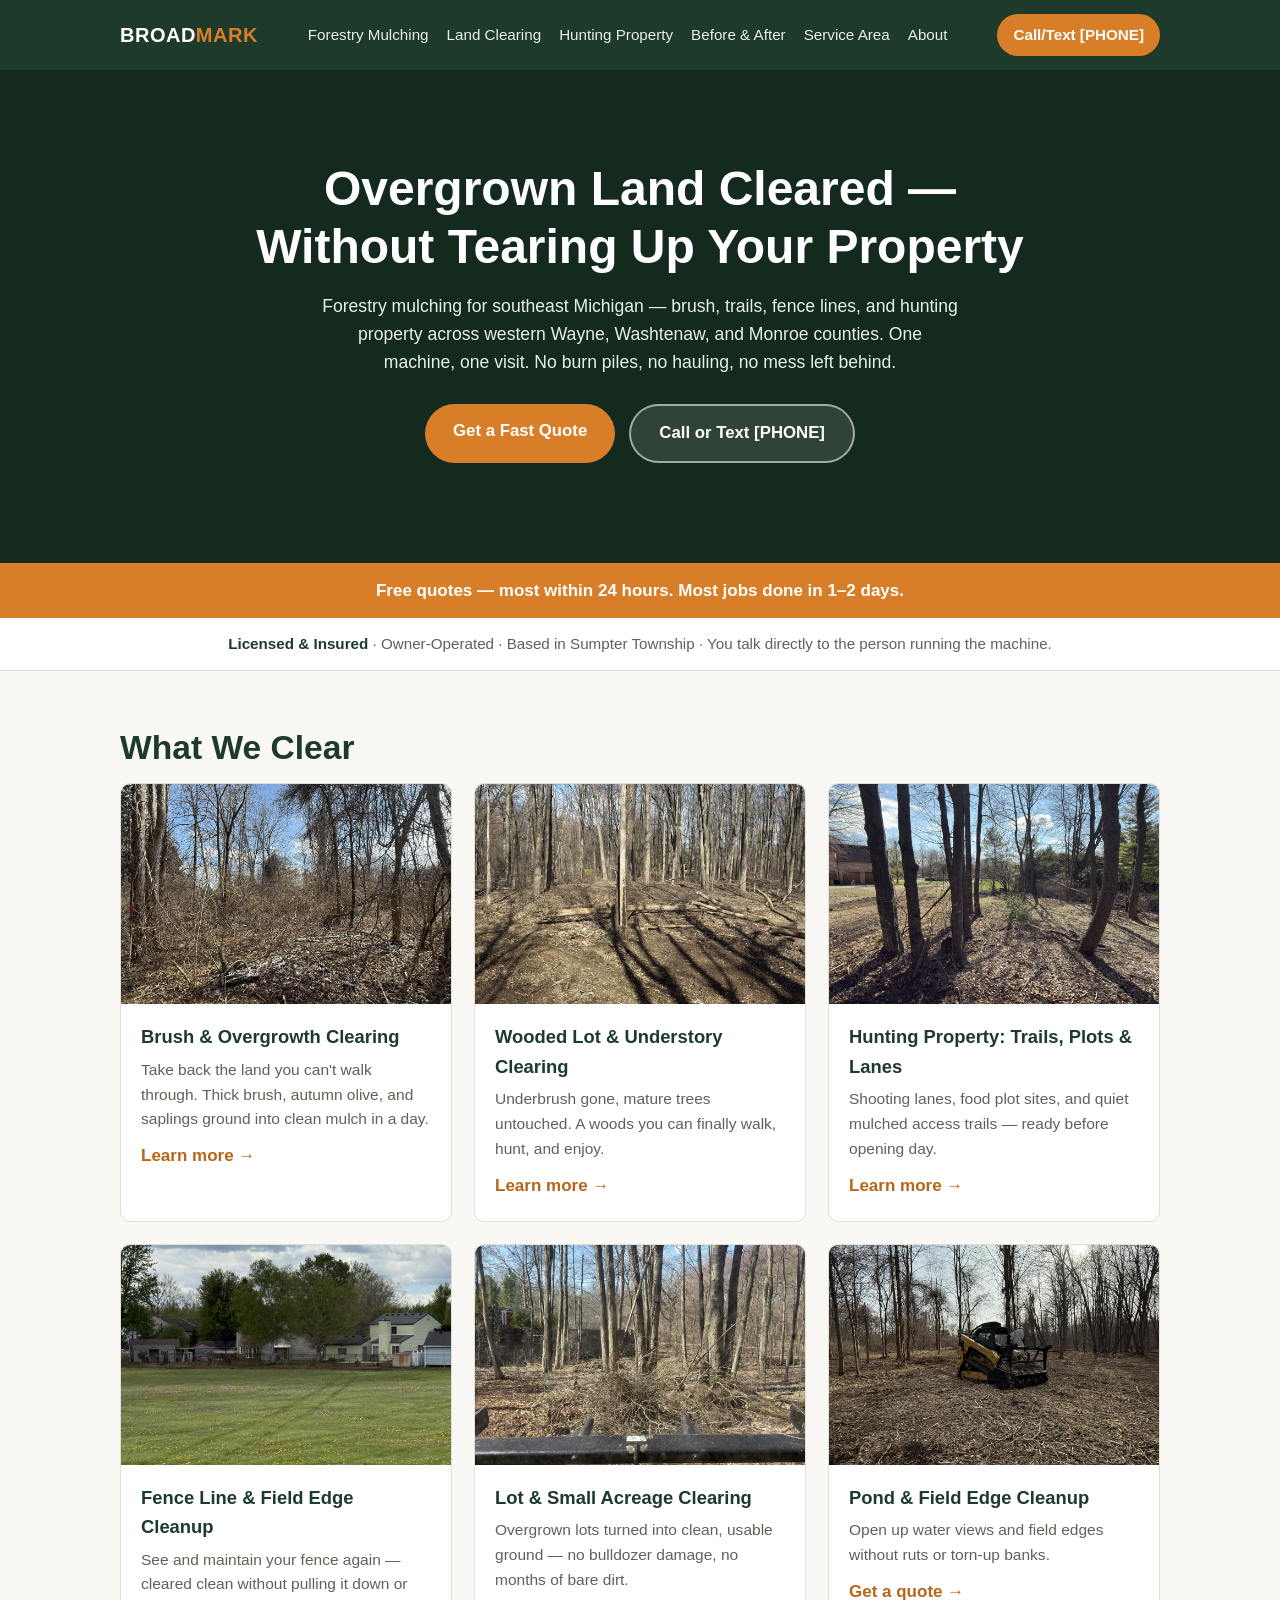
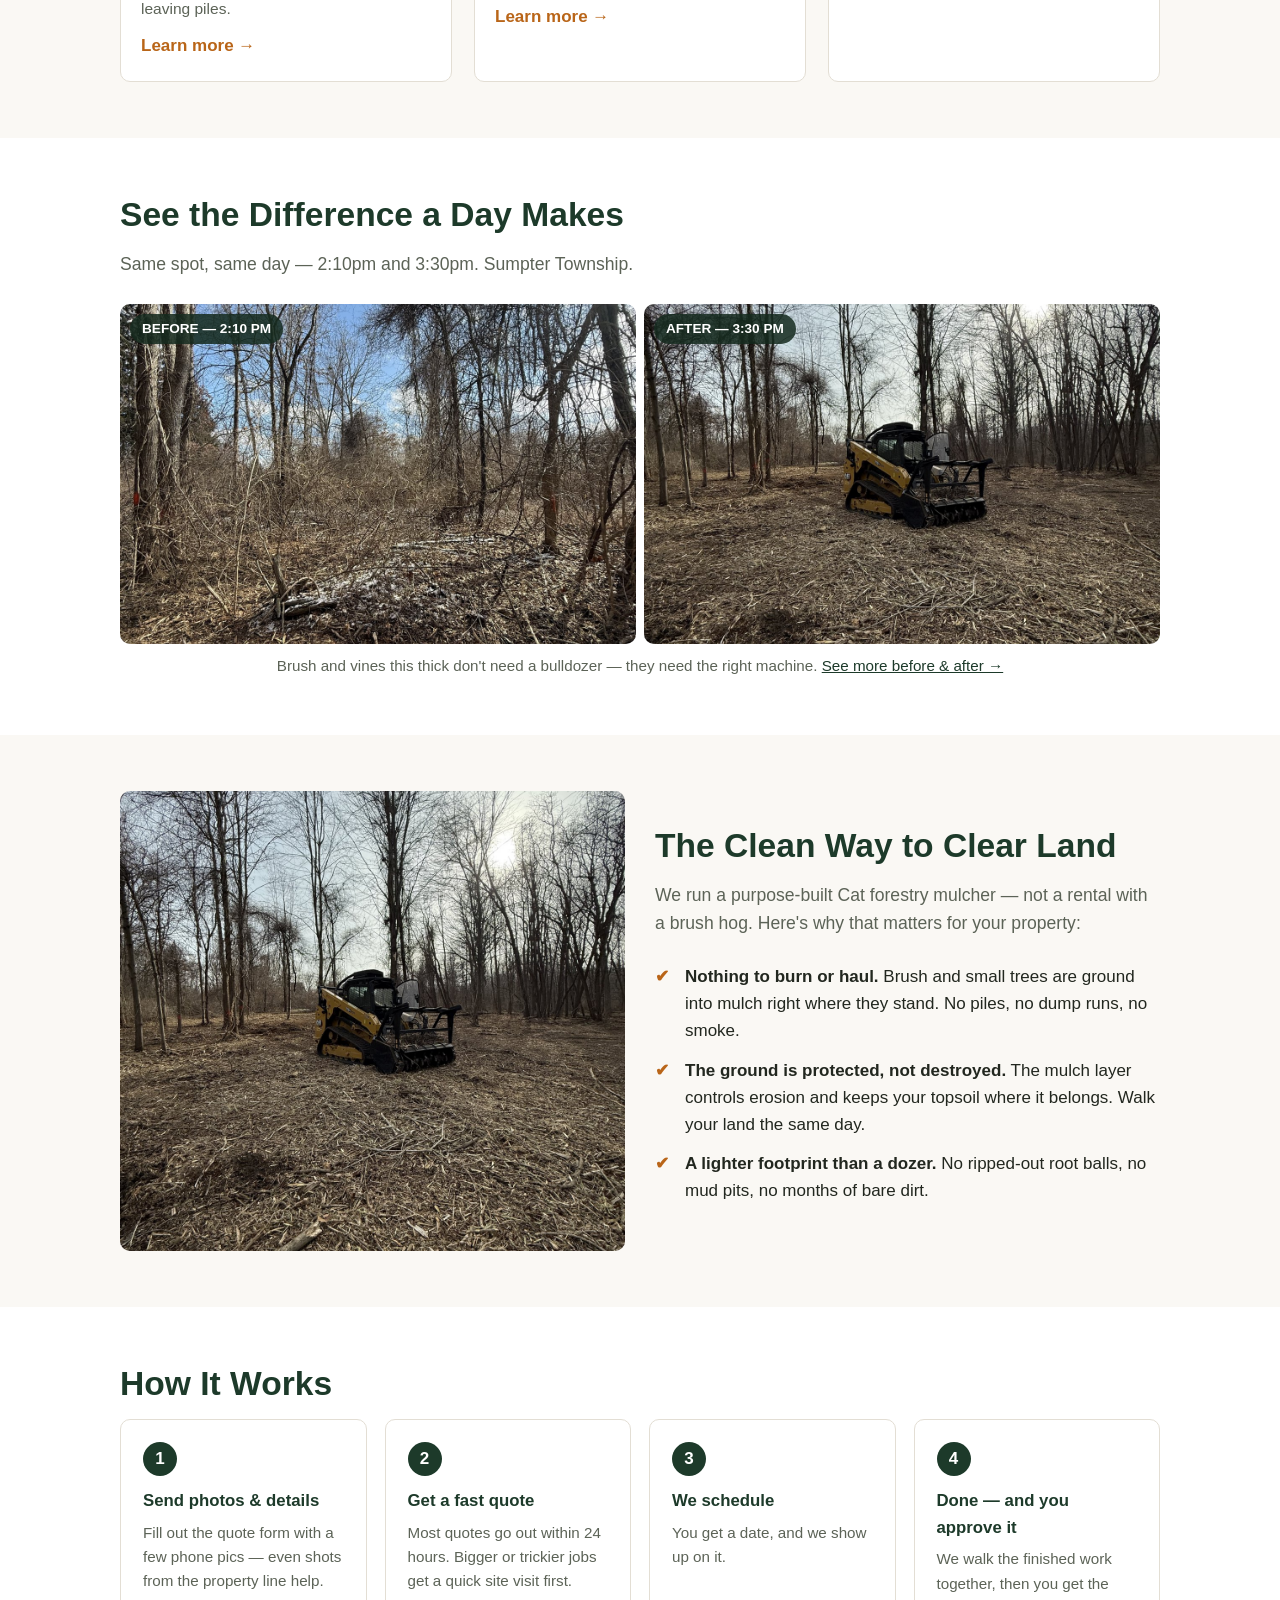
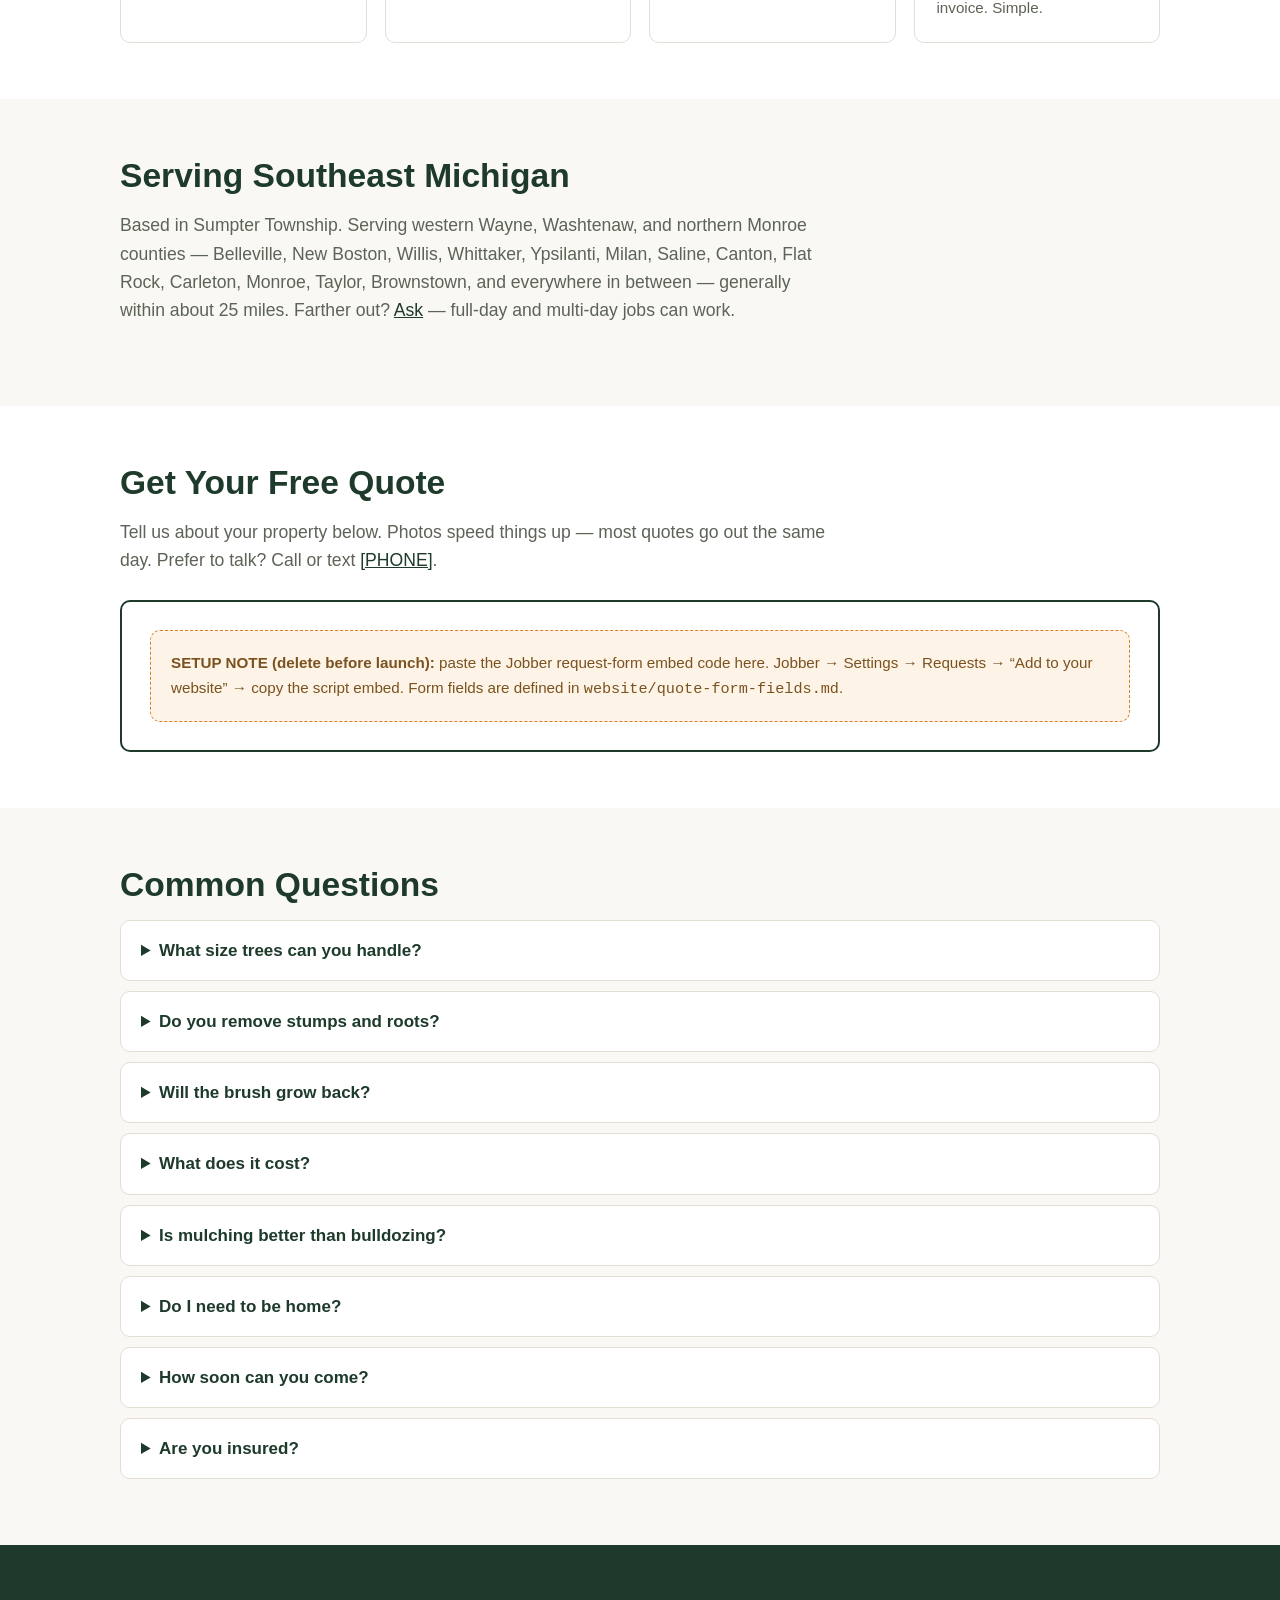
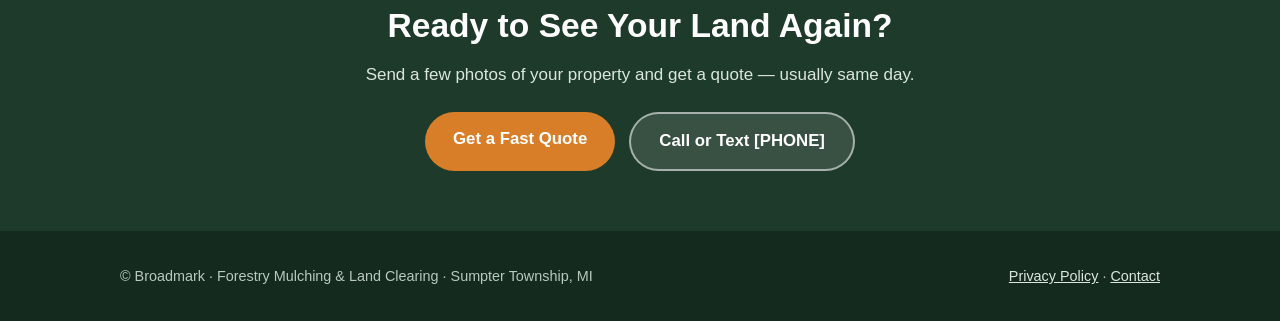
==== website/site/index.html @ edcdeb5a "Confirm insurance and build the complete website Insurance confirmed at $400/mo: lifts every "insure" ====
<!DOCTYPE html>
<html lang="en">
<head>
<meta charset="utf-8">
<meta name="viewport" content="width=device-width, initial-scale=1">
<title>Broadmark Forestry Mulching — Land & Brush Clearing in Southeast Michigan</title>
<meta name="description" content="Forestry mulching and brush clearing for western Wayne, Washtenaw & Monroe counties. Overgrown land cleared in a day — no burn piles, no torn-up ground. Free quotes, usually same day.">
<link rel="stylesheet" href="css/style.css">
<style>.hero{--hero-img:url('img/BA-woods-02-after-b.jpg')}</style>
</head>
<body>

<header>
  <div class="nav">
    <a class="brand" href="index.html">BROAD<span>MARK</span></a>
    <nav class="links">
      <a href="forestry-mulching.html">Forestry Mulching</a>
      <a href="land-clearing.html">Land Clearing</a>
      <a href="hunting-property.html">Hunting Property</a>
      <a href="gallery.html">Before &amp; After</a>
      <a href="service-area.html">Service Area</a>
      <a href="about.html">About</a>
    </nav>
    <a class="call-btn" href="tel:+15555555555">Call/Text [PHONE]</a>
  </div>
</header>

<div class="hero">
  <h1>Overgrown Land Cleared — Without Tearing Up Your Property</h1>
  <p>Forestry mulching for southeast Michigan — brush, trails, fence lines, and hunting
  property across western Wayne, Washtenaw, and Monroe counties. One machine, one visit.
  No burn piles, no hauling, no mess left behind.</p>
  <div class="btn-row">
    <a class="btn btn-primary" href="quote.html">Get a Fast Quote</a>
    <a class="btn btn-ghost" href="tel:+15555555555">Call or Text [PHONE]</a>
  </div>
</div>

<div class="offer-strip">Free quotes — most within 24 hours. Most jobs done in 1–2 days.</div>

<div class="trust-bar"><b>Licensed &amp; Insured</b> · Owner-Operated · Based in Sumpter Township ·
You talk directly to the person running the machine.</div>

<section>
  <div class="wrap">
    <h2>What We Clear</h2>
    <div class="grid c3">
      <div class="card"><img src="img/BA-brush-01-before.jpg" alt="Thick overgrown brush before clearing">
        <div class="pad"><h3>Brush &amp; Overgrowth Clearing</h3>
        <p>Take back the land you can't walk through. Thick brush, autumn olive, and saplings ground into clean mulch in a day.</p>
        <a class="more" href="land-clearing.html">Learn more →</a></div></div>
      <div class="card"><img src="img/BA-woods-02-after-a.jpg" alt="Cleared park-like woods after mulching">
        <div class="pad"><h3>Wooded Lot &amp; Understory Clearing</h3>
        <p>Underbrush gone, mature trees untouched. A woods you can finally walk, hunt, and enjoy.</p>
        <a class="more" href="forestry-mulching.html">Learn more →</a></div></div>
      <div class="card"><img src="img/BA-woods-02-after-context.jpg" alt="Cleared backyard woods with home in background">
        <div class="pad"><h3>Hunting Property: Trails, Plots &amp; Lanes</h3>
        <p>Shooting lanes, food plot sites, and quiet mulched access trails — ready before opening day.</p>
        <a class="more" href="hunting-property.html">Learn more →</a></div></div>
      <div class="card"><img src="img/BA-fieldedge-03-after.jpg" alt="Cleaned field edge">
        <div class="pad"><h3>Fence Line &amp; Field Edge Cleanup</h3>
        <p>See and maintain your fence again — cleared clean without pulling it down or leaving piles.</p>
        <a class="more" href="land-clearing.html">Learn more →</a></div></div>
      <div class="card"><img src="img/BA-woods-02-during.jpg" alt="Brush being cleared mid-job">
        <div class="pad"><h3>Lot &amp; Small Acreage Clearing</h3>
        <p>Overgrown lots turned into clean, usable ground — no bulldozer damage, no months of bare dirt.</p>
        <a class="more" href="land-clearing.html">Learn more →</a></div></div>
      <div class="card"><img src="img/BA-brush-01-after-machine.jpg" alt="Cat 275XE forestry mulcher on cleared ground">
        <div class="pad"><h3>Pond &amp; Field Edge Cleanup</h3>
        <p>Open up water views and field edges without ruts or torn-up banks.</p>
        <a class="more" href="quote.html">Get a quote →</a></div></div>
    </div>
  </div>
</section>

<section style="background:#fff">
  <div class="wrap">
    <h2>See the Difference a Day Makes</h2>
    <p class="lead">Same spot, same day — 2:10pm and 3:30pm. Sumpter Township.</p>
    <div class="ba-pair">
      <figure><img src="img/BA-brush-01-before.jpg" alt="Before: impenetrable brush thicket"><figcaption>BEFORE — 2:10 PM</figcaption></figure>
      <figure><img src="img/BA-brush-01-after-machine.jpg" alt="After: clean mulched ground, same day"><figcaption>AFTER — 3:30 PM</figcaption></figure>
    </div>
    <p class="ba-caption">Brush and vines this thick don't need a bulldozer — they need the right machine. <a href="gallery.html">See more before &amp; after →</a></p>
  </div>
</section>

<section>
  <div class="wrap split">
    <img src="img/BA-brush-01-after-machine.jpg" alt="Cat 275XE with HM418 forestry mulcher head">
    <div>
      <h2>The Clean Way to Clear Land</h2>
      <p class="lead">We run a purpose-built Cat forestry mulcher — not a rental with a brush hog. Here's why that matters for your property:</p>
      <ul class="checks">
        <li><b>Nothing to burn or haul.</b> Brush and small trees are ground into mulch right where they stand. No piles, no dump runs, no smoke.</li>
        <li><b>The ground is protected, not destroyed.</b> The mulch layer controls erosion and keeps your topsoil where it belongs. Walk your land the same day.</li>
        <li><b>A lighter footprint than a dozer.</b> No ripped-out root balls, no mud pits, no months of bare dirt.</li>
      </ul>
    </div>
  </div>
</section>

<section style="background:#fff">
  <div class="wrap">
    <h2>How It Works</h2>
    <div class="steps">
      <div class="step"><h3>Send photos &amp; details</h3><p>Fill out the quote form with a few phone pics — even shots from the property line help.</p></div>
      <div class="step"><h3>Get a fast quote</h3><p>Most quotes go out within 24 hours. Bigger or trickier jobs get a quick site visit first.</p></div>
      <div class="step"><h3>We schedule</h3><p>You get a date, and we show up on it.</p></div>
      <div class="step"><h3>Done — and you approve it</h3><p>We walk the finished work together, then you get the invoice. Simple.</p></div>
    </div>
  </div>
</section>

<section>
  <div class="wrap">
    <h2>Serving Southeast Michigan</h2>
    <p class="lead">Based in Sumpter Township. Serving western Wayne, Washtenaw, and northern
    Monroe counties — Belleville, New Boston, Willis, Whittaker, Ypsilanti, Milan, Saline,
    Canton, Flat Rock, Carleton, Monroe, Taylor, Brownstown, and everywhere in between —
    generally within about 25 miles. Farther out? <a href="quote.html">Ask</a> — full-day
    and multi-day jobs can work.</p>
  </div>
</section>

<section id="quote" style="background:#fff">
  <div class="wrap">
    <h2>Get Your Free Quote</h2>
    <p class="lead">Tell us about your property below. Photos speed things up — most quotes
    go out the same day. Prefer to talk? Call or text <a href="tel:+15555555555">[PHONE]</a>.</p>
    <div class="quote-box">
      <div class="embed-note">
        <b>SETUP NOTE (delete before launch):</b> paste the Jobber request-form embed code
        here. Jobber → Settings → Requests → “Add to your website” → copy the script embed.
        Form fields are defined in <code>website/quote-form-fields.md</code>.
      </div>
    </div>
  </div>
</section>

<section>
  <div class="wrap">
    <h2>Common Questions</h2>
    <details><summary>What size trees can you handle?</summary><p>The mulcher is rated for trees up to about 8 inches across; the sweet spot is brush and trees up to about 6 inches. Bigger scattered trees can be cut and dealt with separately — we'll flag that in your quote.</p></details>
    <details><summary>Do you remove stumps and roots?</summary><p>No — mulching grinds everything down to ground level and leaves the roots in place. That's what keeps your soil intact and your cost down. If you need roots and stumps dug out (for example, for a building pad), that's excavation work, and we'll tell you honestly if that's what your project needs.</p></details>
    <details><summary>Will the brush grow back?</summary><p>Some regrowth from the roots is normal, usually starting the following season. Most customers have us back every year or two for a fast, cheaper maintenance pass — ask about it at your walkthrough.</p></details>
    <details><summary>What does it cost?</summary><p>Most jobs run by the half-day or day. As a rough guide: small jobs start at $1,200, and most residential projects land between $1,200 and $4,000 depending on size and how thick the vegetation is. Send photos and we'll give you a real number, usually the same day.</p></details>
    <details><summary>Is mulching better than bulldozing?</summary><p>For brush and small trees, almost always. A dozer rips out roots, topsoil and all, and leaves piles to burn or haul. Mulching grinds everything in place, protects the ground, and finishes in one visit. If your project truly needs a dozer, we'll say so.</p></details>
    <details><summary>Do I need to be home?</summary><p>No — as long as we've agreed on the work area and access, you don't need to be there. Most customers like to walk the property with us once before we start.</p></details>
    <details><summary>How soon can you come?</summary><p>Quotes usually within 24 hours. Scheduling depends on the season — spring through fall books up fastest, so the earlier you reach out, the better.</p></details>
    <details><summary>Are you insured?</summary><p>Yes — fully insured, and happy to provide a certificate of insurance on request.</p></details>
  </div>
</section>

<div class="cta-band">
  <h2>Ready to See Your Land Again?</h2>
  <p>Send a few photos of your property and get a quote — usually same day.</p>
  <div class="btn-row">
    <a class="btn btn-primary" href="quote.html">Get a Fast Quote</a>
    <a class="btn btn-ghost" href="tel:+15555555555">Call or Text [PHONE]</a>
  </div>
</div>

<footer>
  <div class="wrap">
    <div>© Broadmark · Forestry Mulching &amp; Land Clearing · Sumpter Township, MI</div>
    <div><a href="privacy.html">Privacy Policy</a> · <a href="contact.html">Contact</a></div>
  </div>
</footer>

<a class="sticky-call" href="tel:+15555555555">📞 Call or Text for a Free Quote</a>
</body>
</html>
---- website/site/css/style.css ----
/* Broadmark Forestry Mulching — single stylesheet */
:root {
  --green: #1d3a2a;
  --green-dark: #142a1e;
  --accent: #d97e28;
  --accent-dark: #b96518;
  --paper: #faf8f4;
  --ink: #22271f;
  --muted: #5c6357;
  --line: #e3ded4;
  --radius: 10px;
}
* { margin: 0; padding: 0; box-sizing: border-box; }
html { scroll-behavior: smooth; }
body {
  font-family: -apple-system, BlinkMacSystemFont, "Segoe UI", Roboto, Helvetica, Arial, sans-serif;
  color: var(--ink); background: var(--paper); line-height: 1.6; font-size: 17px;
}
img { max-width: 100%; display: block; }
a { color: var(--green); }
.wrap { max-width: 1080px; margin: 0 auto; padding: 0 20px; }

/* Header */
header { background: var(--green); color: #fff; position: sticky; top: 0; z-index: 50; }
.nav { display: flex; align-items: center; justify-content: space-between; padding: 14px 20px; max-width: 1080px; margin: 0 auto; flex-wrap: wrap; gap: 10px; }
.brand { font-weight: 800; font-size: 1.25rem; letter-spacing: .5px; color: #fff; text-decoration: none; }
.brand span { color: var(--accent); }
nav.links { display: flex; gap: 18px; flex-wrap: wrap; }
nav.links a { color: #e8efe9; text-decoration: none; font-size: .95rem; }
nav.links a:hover { color: #fff; text-decoration: underline; }
.call-btn { background: var(--accent); color: #fff; text-decoration: none; font-weight: 700; padding: 9px 16px; border-radius: 999px; font-size: .95rem; white-space: nowrap; }
.call-btn:hover { background: var(--accent-dark); }

/* Hero */
.hero { position: relative; color: #fff; text-align: center; padding: 90px 20px 100px; background: var(--green-dark); overflow: hidden; }
.hero::before { content: ""; position: absolute; inset: 0; background-image: var(--hero-img); background-size: cover; background-position: center 60%; opacity: .38; }
.hero > * { position: relative; }
.hero h1 { font-size: clamp(1.9rem, 4.5vw, 3rem); font-weight: 800; max-width: 800px; margin: 0 auto 16px; line-height: 1.2; }
.hero p { max-width: 640px; margin: 0 auto 28px; font-size: 1.1rem; color: #e8efe9; }
.btn-row { display: flex; gap: 14px; justify-content: center; flex-wrap: wrap; }
.btn { display: inline-block; padding: 14px 28px; border-radius: 999px; font-weight: 700; text-decoration: none; font-size: 1.05rem; }
.btn-primary { background: var(--accent); color: #fff; }
.btn-primary:hover { background: var(--accent-dark); }
.btn-ghost { background: rgba(255,255,255,.12); color: #fff; border: 2px solid rgba(255,255,255,.55); }
.btn-ghost:hover { background: rgba(255,255,255,.22); }

/* Sections */
section { padding: 56px 0; }
section.tight { padding: 34px 0; }
h2 { font-size: clamp(1.5rem, 3vw, 2.1rem); color: var(--green); margin-bottom: 14px; line-height: 1.25; }
.lead { font-size: 1.1rem; color: var(--muted); max-width: 720px; margin-bottom: 26px; }
.offer-strip { background: var(--accent); color: #fff; text-align: center; padding: 14px 20px; font-weight: 600; }
.trust-bar { background: #fff; border-bottom: 1px solid var(--line); text-align: center; padding: 14px 20px; color: var(--muted); font-size: .95rem; }
.trust-bar b { color: var(--green); }

/* Cards */
.grid { display: grid; gap: 22px; }
.grid.c3 { grid-template-columns: repeat(auto-fit, minmax(260px, 1fr)); }
.grid.c2 { grid-template-columns: repeat(auto-fit, minmax(300px, 1fr)); }
.card { background: #fff; border: 1px solid var(--line); border-radius: var(--radius); overflow: hidden; }
.card img { height: 220px; width: 100%; object-fit: cover; }
.card .pad { padding: 18px 20px 22px; }
.card h3 { color: var(--green); margin-bottom: 6px; font-size: 1.15rem; }
.card p { color: var(--muted); font-size: .97rem; }
.card a.more { display: inline-block; margin-top: 10px; font-weight: 700; color: var(--accent-dark); text-decoration: none; }

/* Before / After */
.ba-pair { display: grid; grid-template-columns: 1fr 1fr; gap: 8px; }
.ba-pair figure { position: relative; }
.ba-pair img { height: 340px; width: 100%; object-fit: cover; border-radius: var(--radius); }
.ba-pair figcaption { position: absolute; top: 10px; left: 10px; background: rgba(20,42,30,.85); color: #fff; font-weight: 700; font-size: .85rem; padding: 4px 12px; border-radius: 999px; }
.ba-caption { text-align: center; color: var(--muted); font-size: .95rem; margin-top: 10px; }

/* Process */
.steps { counter-reset: step; display: grid; gap: 18px; grid-template-columns: repeat(auto-fit, minmax(220px, 1fr)); }
.step { background: #fff; border: 1px solid var(--line); border-radius: var(--radius); padding: 22px; }
.step::before { counter-increment: step; content: counter(step); display: inline-flex; width: 34px; height: 34px; align-items: center; justify-content: center; background: var(--green); color: #fff; font-weight: 800; border-radius: 50%; margin-bottom: 12px; }
.step h3 { font-size: 1.05rem; color: var(--green); margin-bottom: 6px; }
.step p { font-size: .95rem; color: var(--muted); }

/* Equipment */
.split { display: grid; gap: 30px; grid-template-columns: repeat(auto-fit, minmax(300px, 1fr)); align-items: center; }
.split img { border-radius: var(--radius); max-height: 460px; object-fit: cover; width: 100%; }
ul.checks { list-style: none; margin-top: 12px; }
ul.checks li { padding-left: 30px; position: relative; margin-bottom: 12px; }
ul.checks li::before { content: "✔"; position: absolute; left: 0; color: var(--accent-dark); font-weight: 800; }

/* Quote form */
.quote-box { background: #fff; border: 2px solid var(--green); border-radius: var(--radius); padding: 28px; }
.embed-note { background: #fdf3e6; border: 1px dashed var(--accent); border-radius: var(--radius); padding: 20px; color: #7a5220; font-size: .95rem; }

/* FAQ */
details { background: #fff; border: 1px solid var(--line); border-radius: var(--radius); padding: 16px 20px; margin-bottom: 10px; }
details summary { font-weight: 700; color: var(--green); cursor: pointer; }
details p { margin-top: 10px; color: var(--muted); }

/* CTA band */
.cta-band { background: var(--green); color: #fff; text-align: center; padding: 60px 20px; }
.cta-band h2 { color: #fff; }
.cta-band p { color: #dbe7de; margin-bottom: 24px; }

/* Footer */
footer { background: var(--green-dark); color: #b9c9bd; padding: 34px 20px; font-size: .9rem; }
footer .wrap { display: flex; justify-content: space-between; gap: 16px; flex-wrap: wrap; }
footer a { color: #dbe7de; }

/* Mobile sticky call */
.sticky-call { display: none; }
@media (max-width: 700px) {
  .ba-pair img { height: 230px; }
  .sticky-call { display: block; position: fixed; bottom: 14px; left: 14px; right: 14px; text-align: center; background: var(--accent); color: #fff; font-weight: 800; padding: 15px; border-radius: 999px; text-decoration: none; box-shadow: 0 6px 18px rgba(0,0,0,.3); z-index: 60; }
  body { padding-bottom: 70px; }
}

/* Page hero (inner pages) */
.page-hero { background: var(--green); color: #fff; padding: 48px 20px; }
.page-hero h1 { font-size: clamp(1.6rem, 3.5vw, 2.4rem); max-width: 800px; }
.page-hero p { color: #dbe7de; max-width: 700px; margin-top: 10px; }

/* Gallery */
.gallery-grid { display: grid; gap: 14px; grid-template-columns: repeat(auto-fill, minmax(240px, 1fr)); }
.gallery-grid figure { background: #fff; border: 1px solid var(--line); border-radius: var(--radius); overflow: hidden; }
.gallery-grid img { height: 280px; width: 100%; object-fit: cover; }
.gallery-grid figcaption { padding: 12px 14px; font-size: .9rem; color: var(--muted); }
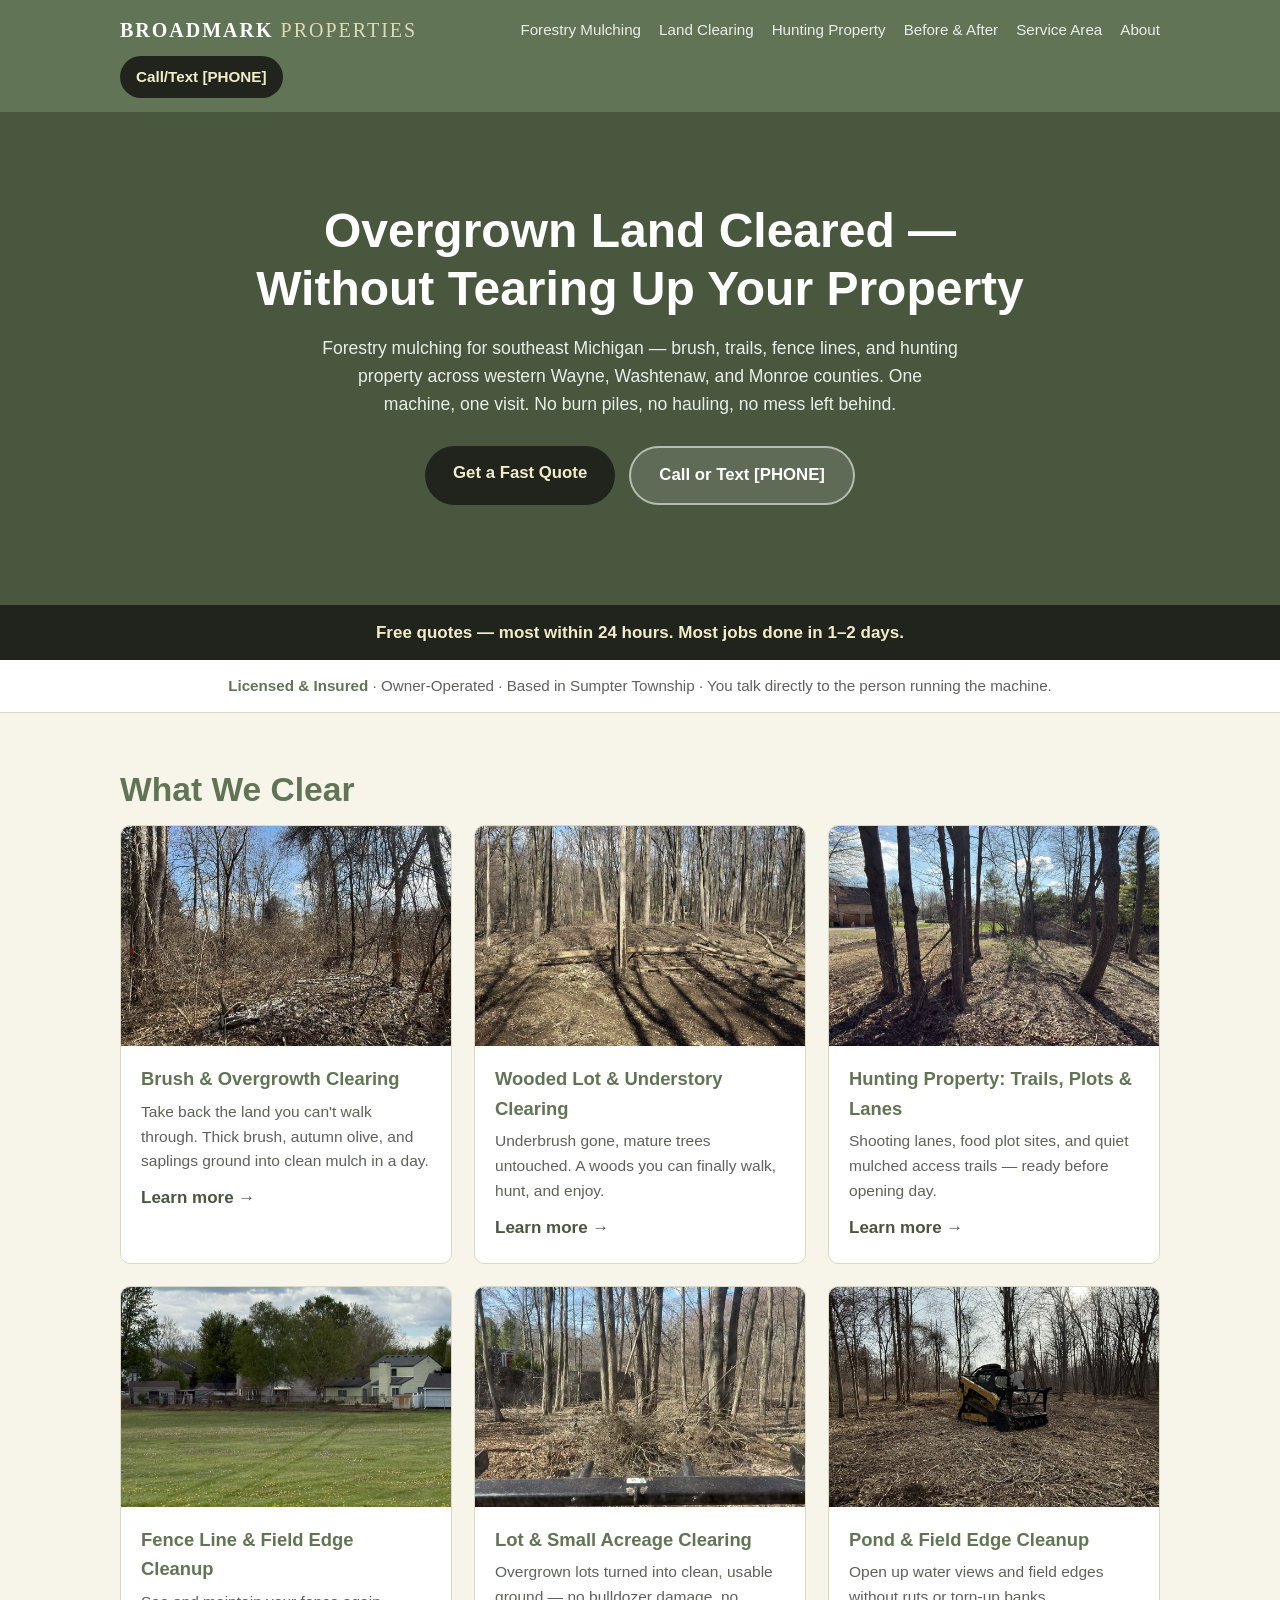
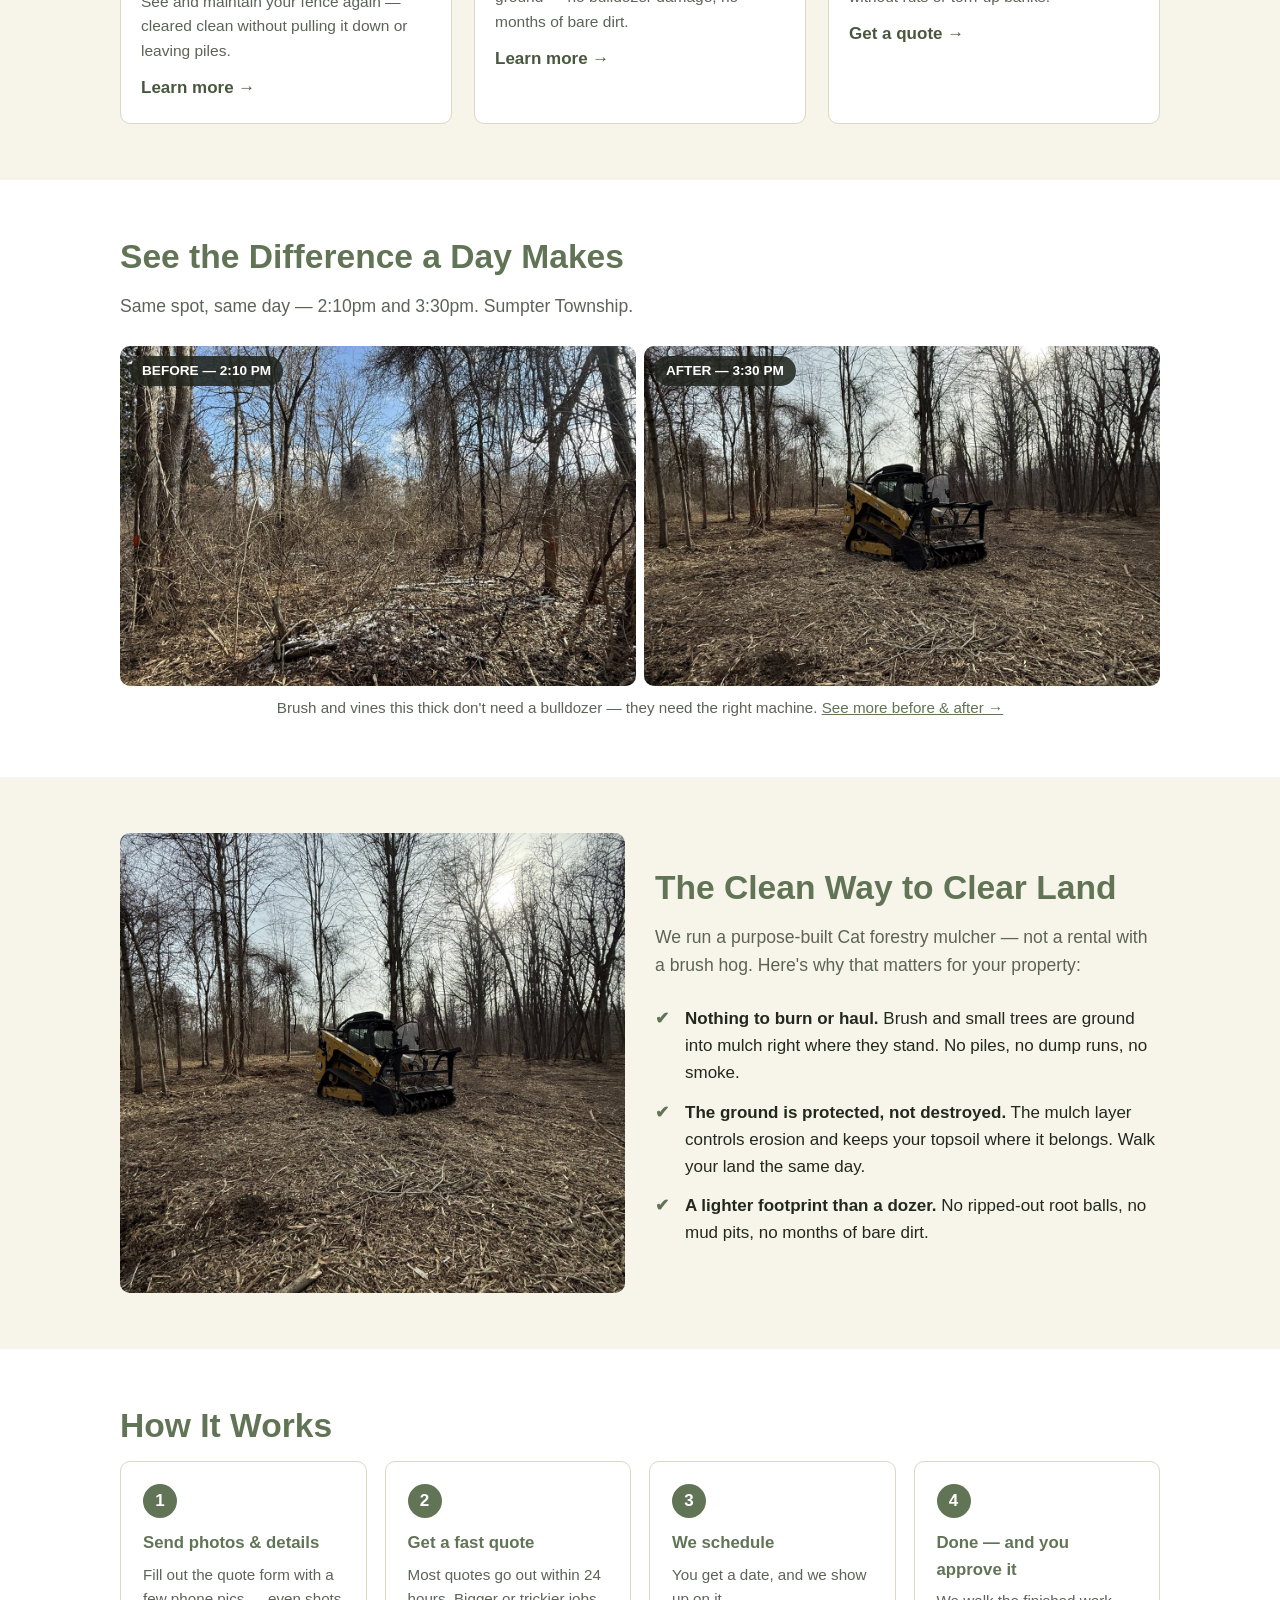
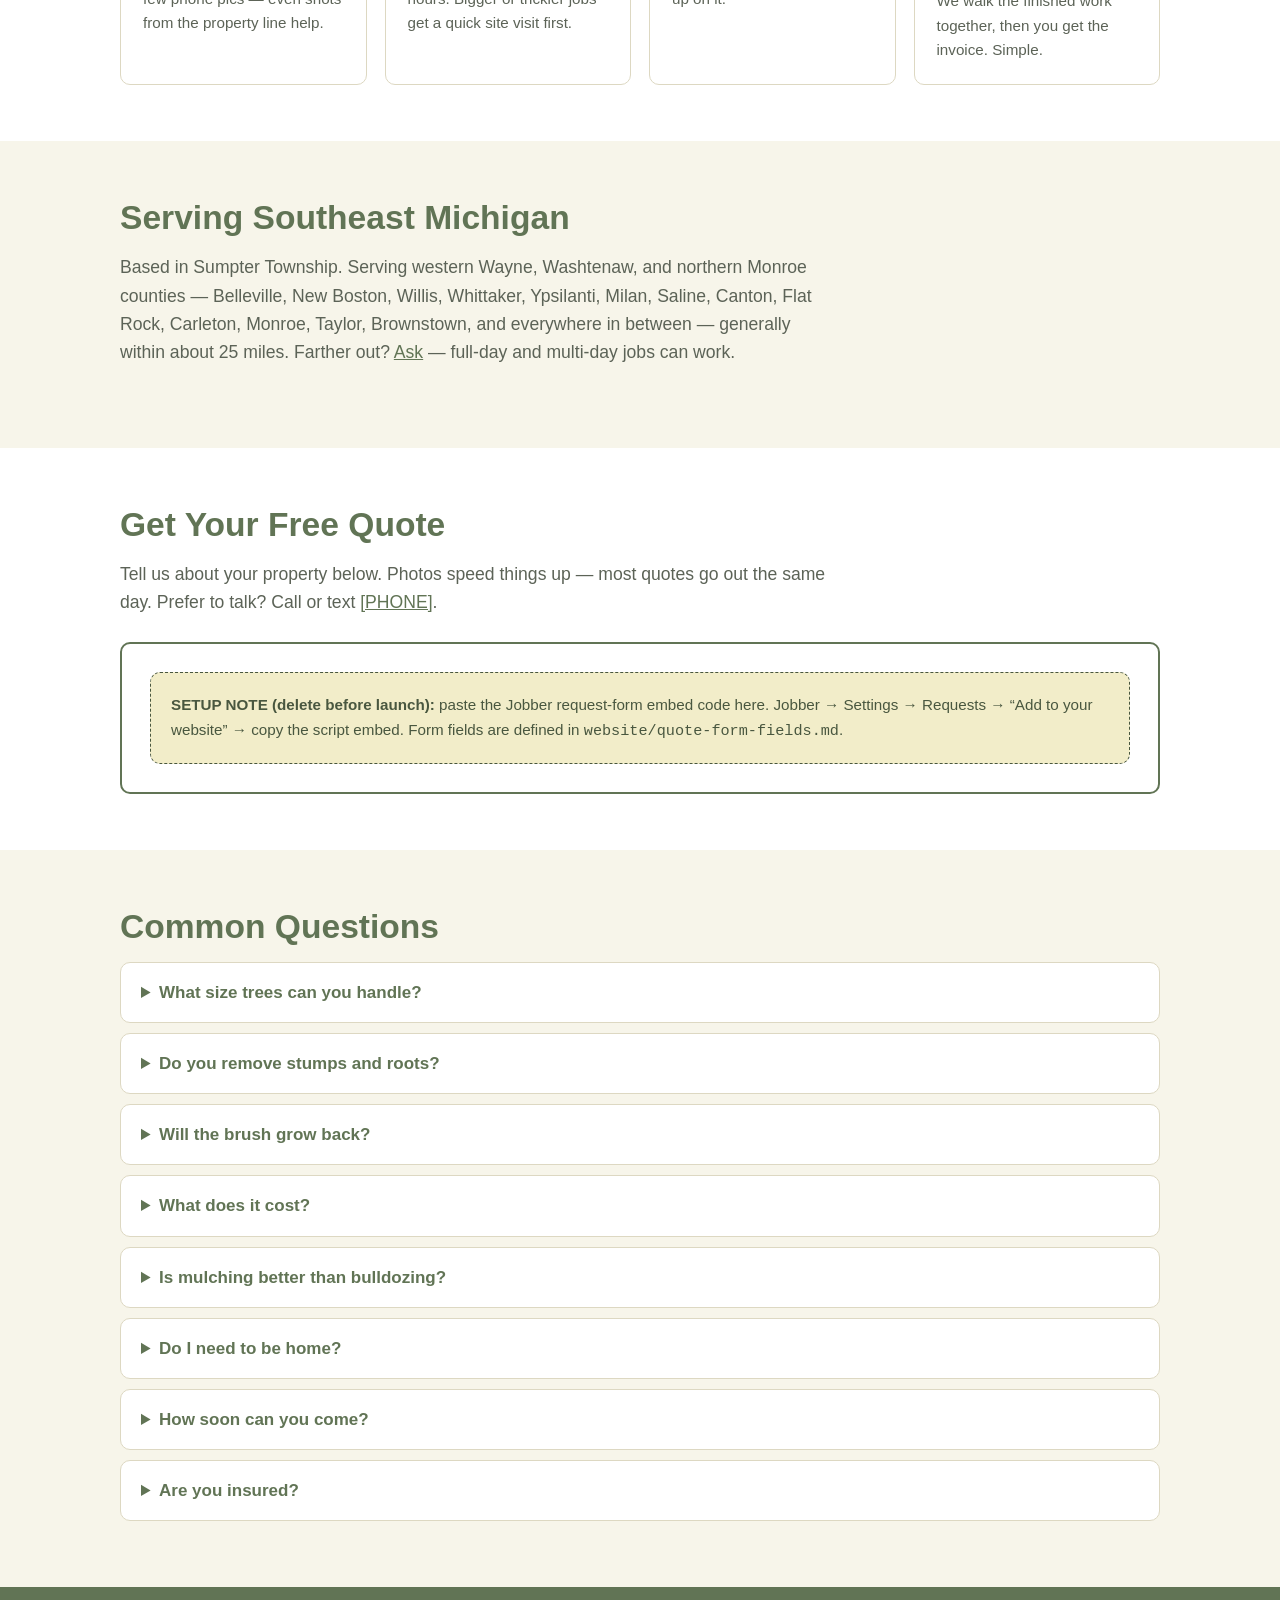
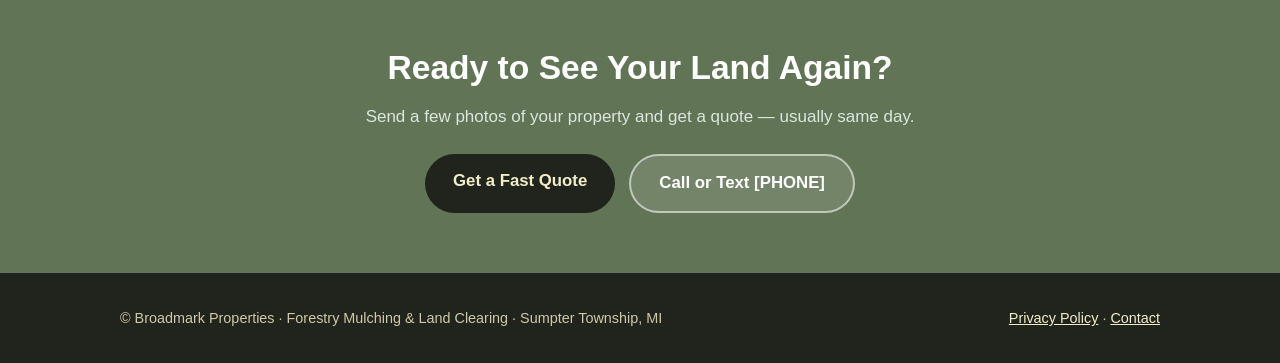
==== commit 080879e4: "Rebrand site to Broadmark Properties and fix ad creatives Applies the confirmed brand across the web" ====
--- a/website/site/index.html
+++ b/website/site/index.html
@@ -3,7 +3,7 @@
 <head>
 <meta charset="utf-8">
 <meta name="viewport" content="width=device-width, initial-scale=1">
-<title>Broadmark Forestry Mulching — Land & Brush Clearing in Southeast Michigan</title>
+<title>Broadmark Properties — Forestry Mulching: Land & Brush Clearing in Southeast Michigan</title>
 <meta name="description" content="Forestry mulching and brush clearing for western Wayne, Washtenaw & Monroe counties. Overgrown land cleared in a day — no burn piles, no torn-up ground. Free quotes, usually same day.">
 <link rel="stylesheet" href="css/style.css">
 <style>.hero{--hero-img:url('img/BA-woods-02-after-b.jpg')}</style>
@@ -12,7 +12,7 @@
 
 <header>
   <div class="nav">
-    <a class="brand" href="index.html">BROAD<span>MARK</span></a>
+    <a class="brand" href="index.html">BROADMARK <span>PROPERTIES</span></a>
     <nav class="links">
       <a href="forestry-mulching.html">Forestry Mulching</a>
       <a href="land-clearing.html">Land Clearing</a>
@@ -163,7 +163,7 @@
 
 <footer>
   <div class="wrap">
-    <div>© Broadmark · Forestry Mulching &amp; Land Clearing · Sumpter Township, MI</div>
+    <div>© Broadmark Properties · Forestry Mulching &amp; Land Clearing · Sumpter Township, MI</div>
     <div><a href="privacy.html">Privacy Policy</a> · <a href="contact.html">Contact</a></div>
   </div>
 </footer>
--- a/website/site/css/style.css
+++ b/website/site/css/style.css
@@ -1,13 +1,13 @@
 /* Broadmark Forestry Mulching — single stylesheet */
 :root {
-  --green: #1d3a2a;
-  --green-dark: #142a1e;
-  --accent: #d97e28;
-  --accent-dark: #b96518;
-  --paper: #faf8f4;
-  --ink: #22271f;
+  --green: #617455;
+  --green-dark: #49573f;
+  --accent: #20241c;
+  --accent-dark: #000000;
+  --paper: #f7f5ea;
+  --ink: #23281f;
   --muted: #5c6357;
-  --line: #e3ded4;
+  --line: #ddd8c2;
   --radius: 10px;
 }
 * { margin: 0; padding: 0; box-sizing: border-box; }
@@ -24,11 +24,11 @@
 header { background: var(--green); color: #fff; position: sticky; top: 0; z-index: 50; }
 .nav { display: flex; align-items: center; justify-content: space-between; padding: 14px 20px; max-width: 1080px; margin: 0 auto; flex-wrap: wrap; gap: 10px; }
 .brand { font-weight: 800; font-size: 1.25rem; letter-spacing: .5px; color: #fff; text-decoration: none; }
-.brand span { color: var(--accent); }
+.brand span { color: #f2edc9; opacity: .85; font-weight: 400; }
 nav.links { display: flex; gap: 18px; flex-wrap: wrap; }
 nav.links a { color: #e8efe9; text-decoration: none; font-size: .95rem; }
 nav.links a:hover { color: #fff; text-decoration: underline; }
-.call-btn { background: var(--accent); color: #fff; text-decoration: none; font-weight: 700; padding: 9px 16px; border-radius: 999px; font-size: .95rem; white-space: nowrap; }
+.call-btn { background: #20241c; color: #f2edc9; text-decoration: none; font-weight: 700; padding: 9px 16px; border-radius: 999px; font-size: .95rem; white-space: nowrap; }
 .call-btn:hover { background: var(--accent-dark); }
 
 /* Hero */
@@ -39,7 +39,7 @@
 .hero p { max-width: 640px; margin: 0 auto 28px; font-size: 1.1rem; color: #e8efe9; }
 .btn-row { display: flex; gap: 14px; justify-content: center; flex-wrap: wrap; }
 .btn { display: inline-block; padding: 14px 28px; border-radius: 999px; font-weight: 700; text-decoration: none; font-size: 1.05rem; }
-.btn-primary { background: var(--accent); color: #fff; }
+.btn-primary { background: #20241c; color: #f2edc9; }
 .btn-primary:hover { background: var(--accent-dark); }
 .btn-ghost { background: rgba(255,255,255,.12); color: #fff; border: 2px solid rgba(255,255,255,.55); }
 .btn-ghost:hover { background: rgba(255,255,255,.22); }
@@ -49,7 +49,7 @@
 section.tight { padding: 34px 0; }
 h2 { font-size: clamp(1.5rem, 3vw, 2.1rem); color: var(--green); margin-bottom: 14px; line-height: 1.25; }
 .lead { font-size: 1.1rem; color: var(--muted); max-width: 720px; margin-bottom: 26px; }
-.offer-strip { background: var(--accent); color: #fff; text-align: center; padding: 14px 20px; font-weight: 600; }
+.offer-strip { background: #20241c; color: #f2edc9; text-align: center; padding: 14px 20px; font-weight: 600; }
 .trust-bar { background: #fff; border-bottom: 1px solid var(--line); text-align: center; padding: 14px 20px; color: var(--muted); font-size: .95rem; }
 .trust-bar b { color: var(--green); }
 
@@ -62,13 +62,13 @@
 .card .pad { padding: 18px 20px 22px; }
 .card h3 { color: var(--green); margin-bottom: 6px; font-size: 1.15rem; }
 .card p { color: var(--muted); font-size: .97rem; }
-.card a.more { display: inline-block; margin-top: 10px; font-weight: 700; color: var(--accent-dark); text-decoration: none; }
+.card a.more { display: inline-block; margin-top: 10px; font-weight: 700; color: #49573f; text-decoration: none; }
 
 /* Before / After */
 .ba-pair { display: grid; grid-template-columns: 1fr 1fr; gap: 8px; }
 .ba-pair figure { position: relative; }
 .ba-pair img { height: 340px; width: 100%; object-fit: cover; border-radius: var(--radius); }
-.ba-pair figcaption { position: absolute; top: 10px; left: 10px; background: rgba(20,42,30,.85); color: #fff; font-weight: 700; font-size: .85rem; padding: 4px 12px; border-radius: 999px; }
+.ba-pair figcaption { position: absolute; top: 10px; left: 10px; background: rgba(32,36,28,.85); color: #fff; font-weight: 700; font-size: .85rem; padding: 4px 12px; border-radius: 999px; }
 .ba-caption { text-align: center; color: var(--muted); font-size: .95rem; margin-top: 10px; }
 
 /* Process */
@@ -83,11 +83,11 @@
 .split img { border-radius: var(--radius); max-height: 460px; object-fit: cover; width: 100%; }
 ul.checks { list-style: none; margin-top: 12px; }
 ul.checks li { padding-left: 30px; position: relative; margin-bottom: 12px; }
-ul.checks li::before { content: "✔"; position: absolute; left: 0; color: var(--accent-dark); font-weight: 800; }
+ul.checks li::before { content: "✔"; position: absolute; left: 0; color: var(--green); font-weight: 800; }
 
 /* Quote form */
 .quote-box { background: #fff; border: 2px solid var(--green); border-radius: var(--radius); padding: 28px; }
-.embed-note { background: #fdf3e6; border: 1px dashed var(--accent); border-radius: var(--radius); padding: 20px; color: #7a5220; font-size: .95rem; }
+.embed-note { background: #f2edc9; border: 1px dashed #49573f; border-radius: var(--radius); padding: 20px; color: #49573f; font-size: .95rem; }
 
 /* FAQ */
 details { background: #fff; border: 1px solid var(--line); border-radius: var(--radius); padding: 16px 20px; margin-bottom: 10px; }
@@ -100,15 +100,15 @@
 .cta-band p { color: #dbe7de; margin-bottom: 24px; }
 
 /* Footer */
-footer { background: var(--green-dark); color: #b9c9bd; padding: 34px 20px; font-size: .9rem; }
+footer { background: #20241c; color: #cfc9ab; padding: 34px 20px; font-size: .9rem; }
 footer .wrap { display: flex; justify-content: space-between; gap: 16px; flex-wrap: wrap; }
-footer a { color: #dbe7de; }
+footer a { color: #f2edc9; }
 
 /* Mobile sticky call */
 .sticky-call { display: none; }
 @media (max-width: 700px) {
   .ba-pair img { height: 230px; }
-  .sticky-call { display: block; position: fixed; bottom: 14px; left: 14px; right: 14px; text-align: center; background: var(--accent); color: #fff; font-weight: 800; padding: 15px; border-radius: 999px; text-decoration: none; box-shadow: 0 6px 18px rgba(0,0,0,.3); z-index: 60; }
+  .sticky-call { display: block; position: fixed; bottom: 14px; left: 14px; right: 14px; text-align: center; background: #20241c; color: #f2edc9; font-weight: 800; padding: 15px; border-radius: 999px; text-decoration: none; box-shadow: 0 6px 18px rgba(0,0,0,.3); z-index: 60; }
   body { padding-bottom: 70px; }
 }
 
@@ -122,3 +122,7 @@
 .gallery-grid figure { background: #fff; border: 1px solid var(--line); border-radius: var(--radius); overflow: hidden; }
 .gallery-grid img { height: 280px; width: 100%; object-fit: cover; }
 .gallery-grid figcaption { padding: 12px 14px; font-size: .9rem; color: var(--muted); }
+
+/* Brand lockup */
+.brand { letter-spacing: 2px; font-family: Georgia, 'Times New Roman', serif; }
+.logo-hero { max-width: 340px; margin: 0 auto 10px; }
